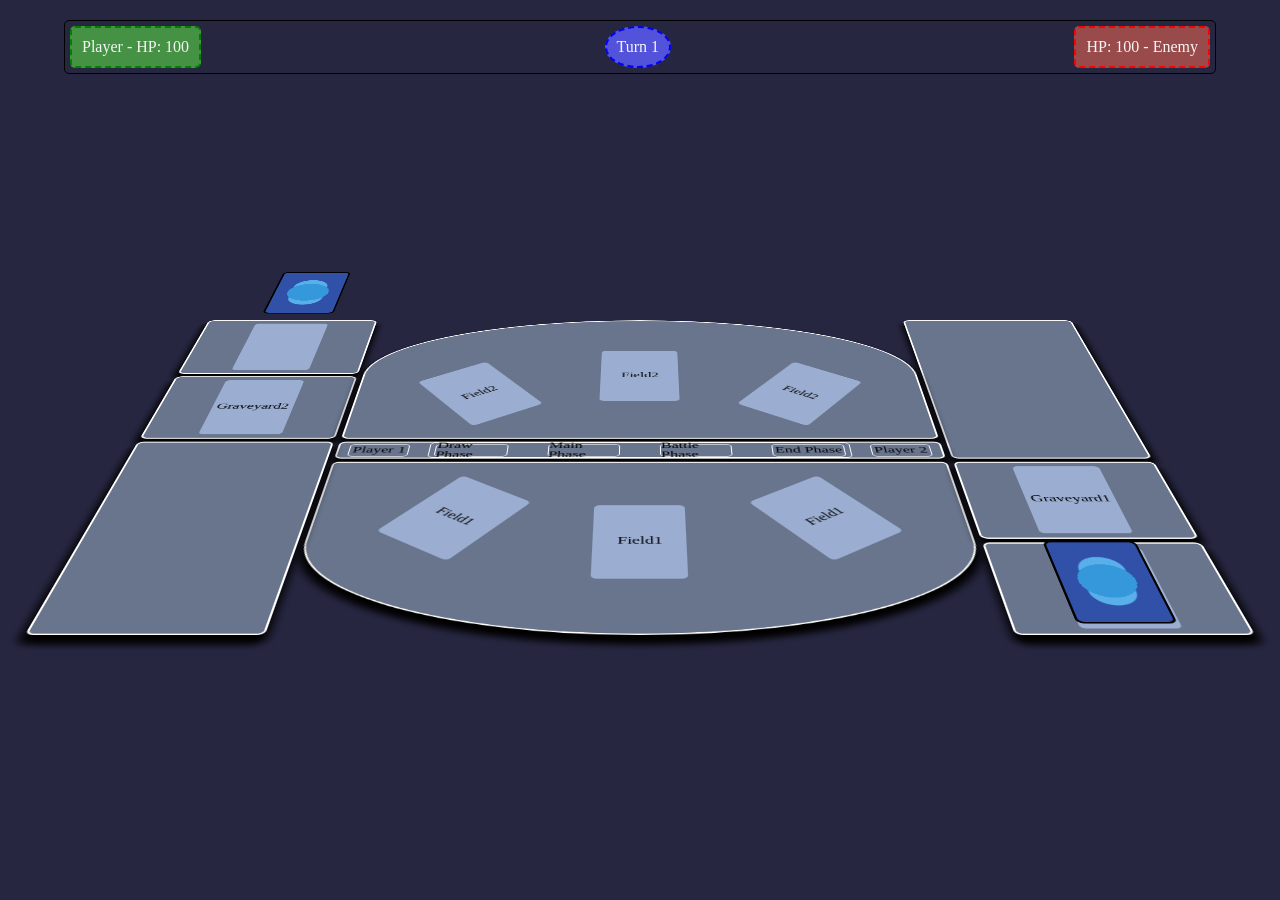
==== index.html @ 2153de92 "V.6: game_state e draw_card integrados." ====
<!DOCTYPE html>
<html lang="en">
    <head>
        <meta charset="utf-8" />
        <meta name="viewport" content="width=device-width, initial-scale=1" />
        <title>Card Board</title>
        <link rel="stylesheet" href="./styles/board.css" />
        <link rel="stylesheet" href="./styles/selection.css" />
        <link rel="stylesheet" href="./styles/animations.css" />
    </head>

    <body>
        <div class="status">
            <div class="player-status">Player - HP: 100</div>
            <div class="turn">Turn 1</div>
            <div class="enemy-status">HP: 100 - Enemy</div>
        </div>

        <div class="card-board"> 

            <div class="flat-perspective hand2">
                <!--
                <div class="hoverable card"></div>
                <div class="hoverable card"></div>
                <div class="hoverable card"></div>
                -->
                
            </div>

            <div class="flat-perspective hand1">
                <!--
                <div class="hoverable card"></div>
                <div class="hoverable card"></div>
                <div class="hoverable card"></div>
                -->
                
            </div>

            <div class="third-perspective"> 
                <div class="board-in-perspective">
                    <div class="place status2"></div>

                    <div class="place fields deck2">
                       <div class="card-place" style="pointer-events: none;">
                            <div class="hoverable card deck-stack2">
                                <div class="card-back" style="pointer-events: none;"></div>

                                <div class="card deck-stack2 flying2 hidden">
                                    <div class="card-back"></div>
                                </div>
                            </div>
                       </div>
                    </div>

                    <div class="place fields grave2">
                        <div class="hoverable card-place">Graveyard2</div>
                    </div>

                    <div class="place fields field2">
                        <div class="hoverable card-place">Field2</div>
                        <div class="hoverable card-place">Field2</div>
                        <div class="hoverable card-place">Field2</div>
                    </div>

                    <div class="place phases">
                        <div class="turn-indicator1">Player 1</div>
                        <div class="phase-indicator">
                            <div class="phase draw-phase">Draw Phase</div>
                            <div class="phase main-phase">Main Phase</div>
                            <div class="phase battle-phase">Battle Phase</div>
                            <div class="phase end-phase">End Phase</div>
                        </div>
                        <div class="turn-indicator2">Player 2</div>
                    </div>

                    <div class="place fields field1">
                        <div class="hoverable card-place">Field1</div>
                        <div class="hoverable card-place">Field1</div>
                        <div class="hoverable card-place">Field1</div>
                    </div>

                    <div class="place fields grave1">
                        <div class="hoverable card-place">Graveyard1</div>
                    </div>
                    
                    <div class="place fields deck1" style="pointer-events: none;">
                        <div class="card-place" style="pointer-events: none;">
                            <div class="hoverable card deck-stack">
                                <div class="card-back" style="pointer-events: none;"></div>

                                <!-- este bloco abaixo deve ser criado dinamicamente, no deck do jogador atual.
                                    Aqui no caso está no deck do jogador 1. Isso via JS -->
                                <div class="card deck-stack flying hidden">
                                    <div class="card-back"></div>
                                </div>
                            </div>
                        </div>
                    </div>

                    <div class="place status1"></div>
                </div>
            </div>
        </div>
        

    <script type="module" src="./scripts/main.js"></script>
    </body>
</html>
---- styles/board.css ----
* {
    margin: 0;
    padding: 0;
    box-sizing: border-box;
    pointer-events: none;
    user-select: none;
}

/* Variáveis de cores de temas vão para cá, bem como as de velocidade de animação, ângulo, etc, para melhor config*/
:root{

}

/*############################################ Setting the Board ####################################################*/
body{
    position: relative;
    background-color: rgb(38, 38, 65);

    .status{
        width: 90%;
        display: flex;
        flex-direction: row;
        justify-content:space-between;
        position: fixed;
        top: 20px;
        left: 5%;
        border: 1px solid black;
        border-radius: 5px;
        padding: 5px;
        color: whitesmoke;

        .player-status{
            border: 2px dashed green;
            background-color: rgb(69, 146, 69);
            padding: 10px;
            border-radius: 5px;
        }
        .enemy-status{
            border: 2px dashed red;
            background-color: rgb(153, 75, 75);
            padding: 10px;
            border-radius: 5px;
        }
        .turn{
            border: 2px dashed blue;
            background-color: rgb(82, 82, 219);
            border-radius: 50%;
            padding: 10px;
        }
    }
}

.third-perspective{
    margin: 0 auto;
    width: 95%;
    perspective: 1500px;  /* for the 3d perspective*/
    padding-left:100px; 
    padding-right:100px; 

    /*Absolutamente necessário, pra evitar que os eventos de ponteiro dos elementos filhos
      sejam sobrescrevidos pelos deste. Isto ocorre porque este elemento cria uma perspectiva 3D, 
      que gera confusão nos eventos de ponteiro, que são 2D. Por isso é necessário desativar isso aqui*/
    pointer-events: none; 
}

.flat-perspective{
    position: absolute;
    /*border: 1px solid red;*/
    width: 100%;
    z-index: 1;
}
.flat-perspective.hand1{
    bottom: 1%;
}
.flat-perspective.hand2{
    top: 8%;
    transform: scale(0.6);
}

.board-in-perspective{ /*.card-board*/
    display: grid;
    grid-template-columns: repeat(5, 1fr); /* define a grid of 5 equal columns */
    grid-template-rows: 1fr 1fr 1fr 30px 1fr 1fr 1fr; /* adjusts the height of the rows */
    gap: 10px;
    height: 100vh;
    padding: 0.2rem;

    transform: rotateX(60deg);
    transform-style: preserve-3d;
    
    /* define grid areas for the board*/
    grid-template-areas: 
        "hand2 hand2 hand2 hand2 hand2"
        "deck2 field2 field2 field2 status2"
        "grave2 field2 field2 field2 status2"
        "status1 phases phases phases status2"
        "status1 field1 field1 field1 grave1"
        "status1 field1 field1 field1 deck1"
        "hand1 hand1 hand1 hand1 hand1";
}


.status1 {
    grid-area: status1;
}

.status2 {
    grid-area: status2;
}

.deck1 {
    grid-area: deck1;
}

.deck2 {
    grid-area: deck2;
}

.hand1 {
    grid-area: hand1;
}

.hand2 {
    grid-area: hand2;
}   

.grave1 {
    grid-area: grave1;
}

.grave2 {
    grid-area: grave2;
}

.field1 {
    grid-area: field1;
}

.field2 {
    grid-area: field2;
}

.phases {
    grid-area: phases;
}

/*############################################ Styling the board ####################################################*/
.place {
    outline: 2px solid white;
    background-color: #68758d;
    border-radius: 5px;
    box-shadow: 0px 10px 10px 5px black;
}

.hand1, .hand2, .phases, .phase-indicator{
    display: flex;
    flex-direction: row;
    justify-content: center;
}

.phases{
    align-items: center;
    gap: 10px;
}
.phase-indicator{
    gap: 30px;
    width: 70%;
    height: 30px;
    border: 1px solid white;
    border-radius: 5px;
    justify-content: center;
    align-items: center;
}
.phase{
    width: 100px;
    height: 25px;
    border: 1px solid white;
    border-radius: 5px;
    margin: 0 5px;
    display: flex;
    justify-content: center;
    align-items: center;
}

.turn-indicator1, .turn-indicator2{
    width: 10%;
    height: 25px;
    border: 1px solid white;
    border-radius: 5px;
    margin: 5px auto;
    display: flex;
    justify-content: center;
    align-items: center;
}

.fields{
    display: flex;
    flex-direction: row;
    justify-content:space-around;
    align-items: center;
    border-radius: 5px;
    
}
.field2{
    border-top-left-radius: 50%;
    border-top-right-radius: 50%;
}
.field1{
    border-bottom-left-radius: 50%;
    border-bottom-right-radius: 50%;
}

.card-place, .card{
    width: 85px;
    height: 120px;
    border-radius: 5px;
    margin: 5px;
    display: flex;
    justify-content: center;
    align-items: center;
    pointer-events: auto; /* reativa eventos de ponteiro apenas nos campos de cards.*/

    /*border: 2px dashed white;*/
    background-color: #9baed1;
}
.deck1{
    position: relative;
}
.deck-stack, .deck-stack2{
    width: 80px;
    height: 120px;
    position: absolute;
    top: -5%;
    right: 28%;
    background-color: rgb(49, 81, 168);
    outline: 2px solid black;
}
.deck-stack2{
    top: -0.09%;
    left: 5.6%;
}
.card-back{
    width: 80px;
    height: 80px;
    /* os três círculos interconectados detrás dos cards é feito com múltiplos radial-gradient*/
    background:
        radial-gradient(circle at 50% 50%, #3498db 25px, transparent 21px),
        radial-gradient(circle at 50% 70%, #58afe9 20px, transparent 21px),
        radial-gradient(circle at 50% 30%, #58afe9 20px, transparent 21px);
    background-repeat: no-repeat;
}
.field1 > .card-place:first-of-type{
    transform: rotateZ(35deg) translateY(-50px);
}
.field1 > .card-place:last-of-type{
    transform: rotateZ(-35deg) translateY(-50px);
}
.field2 > .card-place:first-of-type{
    transform: rotateZ(-35deg) translateY(50px);
}
.field2 > .card-place:last-of-type{   
    transform: rotateZ(35deg) translateY(50px);
}

.status1, .status2{
    display: flex;
    flex-direction: column;
    justify-content: center;
    align-items: center;
    gap: 10px;
}
.player1-status, .player2-status{
    width: 90%;
    height: 20%;
    border: 1px solid #999;
    border-radius: 5px;
    display: flex;
    justify-content: center;
    align-items: center;
}
.player1-card-detail, .player2-card-detail{
    width: 90%;
    height: 70%;
    border: 1px solid #999;
    border-radius: 5px;
    display: flex;
    justify-content: center;
    align-items: center;
}
---- styles/selection.css ----
.selected{
    outline: 2px dashed yellow; 
    cursor: pointer;
}
.battleSelected{
    outline: 2px dashed red; 
    cursor: pointer;
}
.onHover{
    outline: 2px solid white;
    box-shadow: 0 0 6px 4px blue; 
    cursor: pointer;
}
---- styles/animations.css ----
.flying, .flying2 {
    z-index: 10;
    opacity: 0;
    transform: translate(0, 0);
    transition:
    transform 0.8s cubic-bezier(.3,.8,.3,1),
    opacity 0.5s ease;

    top: -4%;
    left: -6%;
}

.flying.move {
    transform: translate(-300px, 100px) rotateY(0deg);
    opacity: 1;
}

.flying2.move2 {
    transform: translate(300px, -100px) rotateY(0deg);
    opacity: 1;
}

.flying.hidden, .flying2.hidden {
    transition: none;
    opacity: 1;
    transform: translate(0, 0);
}
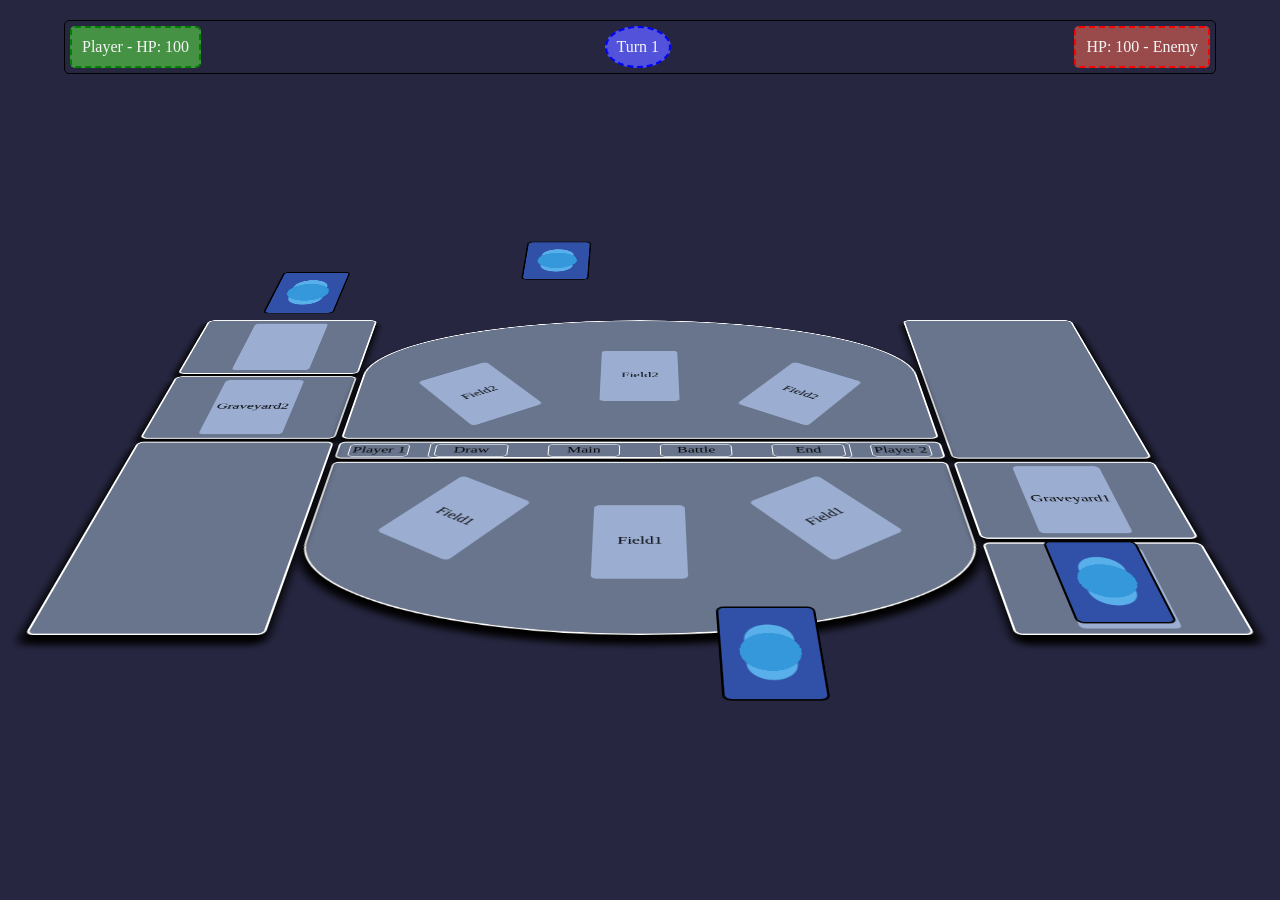
==== commit 4452a70d: "V.9: organização de pastas e arquivos. Cada arquivo deve ser uma ação ou conjunto de ações diferente" ====
--- a/index.html
+++ b/index.html
@@ -65,10 +65,10 @@
                     <div class="place phases">
                         <div class="turn-indicator1">Player 1</div>
                         <div class="phase-indicator">
-                            <div class="phase draw-phase">Draw Phase</div>
-                            <div class="phase main-phase">Main Phase</div>
-                            <div class="phase battle-phase">Battle Phase</div>
-                            <div class="phase end-phase">End Phase</div>
+                            <div class="phase draw-phase">Draw</div>
+                            <div class="phase main-phase">Main</div>
+                            <div class="phase battle-phase">Battle</div>
+                            <div class="phase end-phase">End</div>
                         </div>
                         <div class="turn-indicator2">Player 2</div>
                     </div>
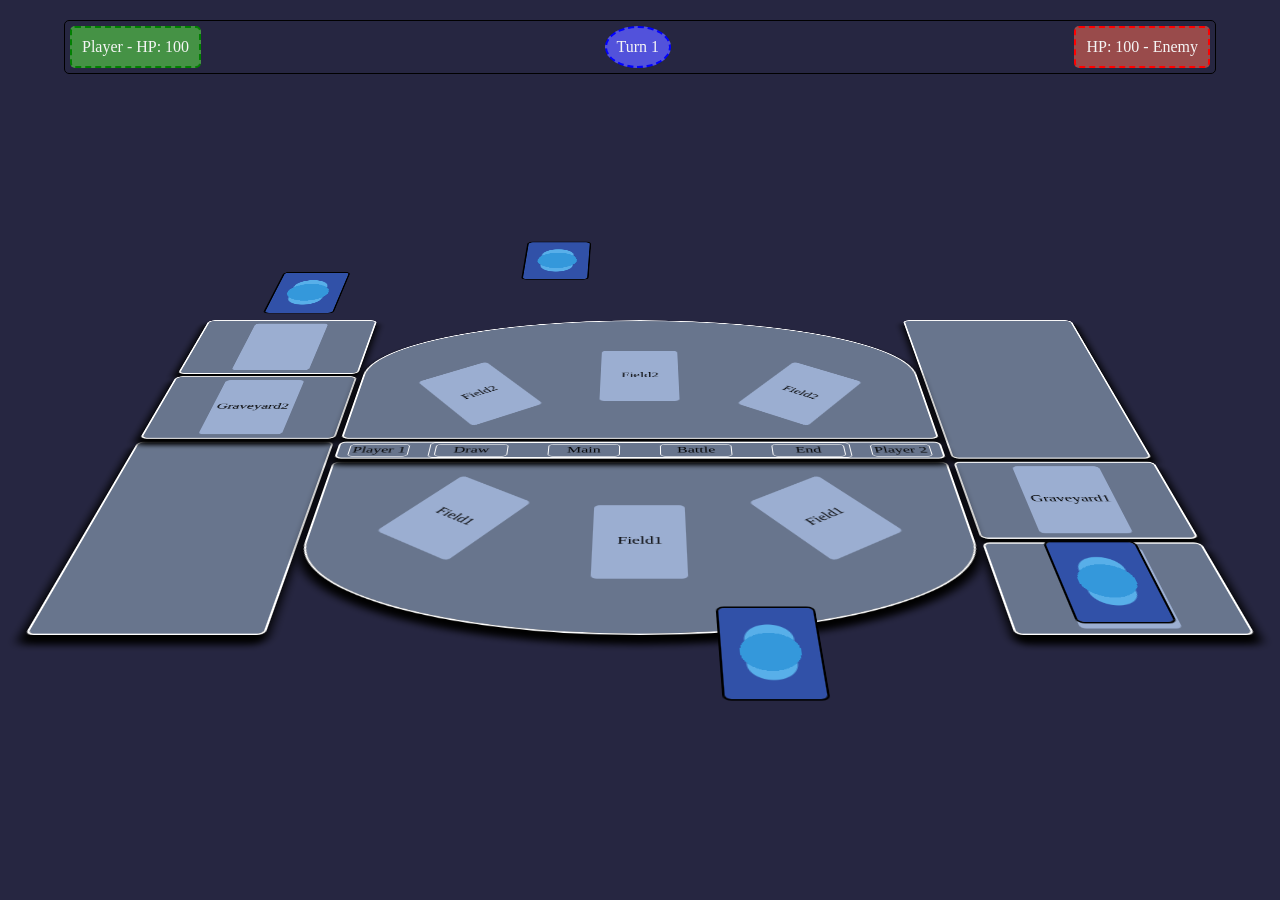
==== commit 8b1d581e: "V.10: refatoração da função de animação." ====
--- a/index.html
+++ b/index.html
@@ -3,7 +3,7 @@
     <head>
         <meta charset="utf-8" />
         <meta name="viewport" content="width=device-width, initial-scale=1" />
-        <title>Card Board</title>
+        <title>Card Game - Board</title>
         <link rel="stylesheet" href="./styles/board.css" />
         <link rel="stylesheet" href="./styles/selection.css" />
         <link rel="stylesheet" href="./styles/animations.css" />
@@ -18,42 +18,50 @@
 
         <div class="card-board"> 
 
-            <div class="flat-perspective hand2">
-                <!--
-                <div class="hoverable card"></div>
-                <div class="hoverable card"></div>
-                <div class="hoverable card"></div>
-                -->
+            <!-- 1: player; 2: enemy -->
+            <div class="flat-perspective hand1">
                 
             </div>
 
-            <div class="flat-perspective hand1">
-                <!--
-                <div class="hoverable card"></div>
-                <div class="hoverable card"></div>
-                <div class="hoverable card"></div>
-                -->
-                
+            <div class="flat-perspective hand2">
+        
             </div>
 
             <div class="third-perspective"> 
+
                 <div class="board-in-perspective">
+                    <div class="place status1"></div>
+
                     <div class="place status2"></div>
+
+                    <div class="place fields deck1" style="pointer-events: none;">
+                        <div class="card-place" style="pointer-events: none;">
+                            <div class="hoverable card deck-stack">
+                                <div class="card-back" style="pointer-events: none;"></div>
+                            </div>
+                        </div>
+                    </div>
 
                     <div class="place fields deck2">
                        <div class="card-place" style="pointer-events: none;">
                             <div class="hoverable card deck-stack2">
                                 <div class="card-back" style="pointer-events: none;"></div>
-
-                                <div class="card deck-stack2 flying2 hidden">
-                                    <div class="card-back"></div>
-                                </div>
                             </div>
                        </div>
                     </div>
 
+                    <div class="place fields grave1">
+                        <div class="hoverable card-place">Graveyard1</div>
+                    </div>
+
                     <div class="place fields grave2">
                         <div class="hoverable card-place">Graveyard2</div>
+                    </div>
+
+                    <div class="place fields field1">
+                        <div class="hoverable card-place">Field1</div>
+                        <div class="hoverable card-place">Field1</div>
+                        <div class="hoverable card-place">Field1</div>
                     </div>
 
                     <div class="place fields field2">
@@ -72,32 +80,6 @@
                         </div>
                         <div class="turn-indicator2">Player 2</div>
                     </div>
-
-                    <div class="place fields field1">
-                        <div class="hoverable card-place">Field1</div>
-                        <div class="hoverable card-place">Field1</div>
-                        <div class="hoverable card-place">Field1</div>
-                    </div>
-
-                    <div class="place fields grave1">
-                        <div class="hoverable card-place">Graveyard1</div>
-                    </div>
-                    
-                    <div class="place fields deck1" style="pointer-events: none;">
-                        <div class="card-place" style="pointer-events: none;">
-                            <div class="hoverable card deck-stack">
-                                <div class="card-back" style="pointer-events: none;"></div>
-
-                                <!-- este bloco abaixo deve ser criado dinamicamente, no deck do jogador atual.
-                                    Aqui no caso está no deck do jogador 1. Isso via JS -->
-                                <div class="card deck-stack flying hidden">
-                                    <div class="card-back"></div>
-                                </div>
-                            </div>
-                        </div>
-                    </div>
-
-                    <div class="place status1"></div>
                 </div>
             </div>
         </div>
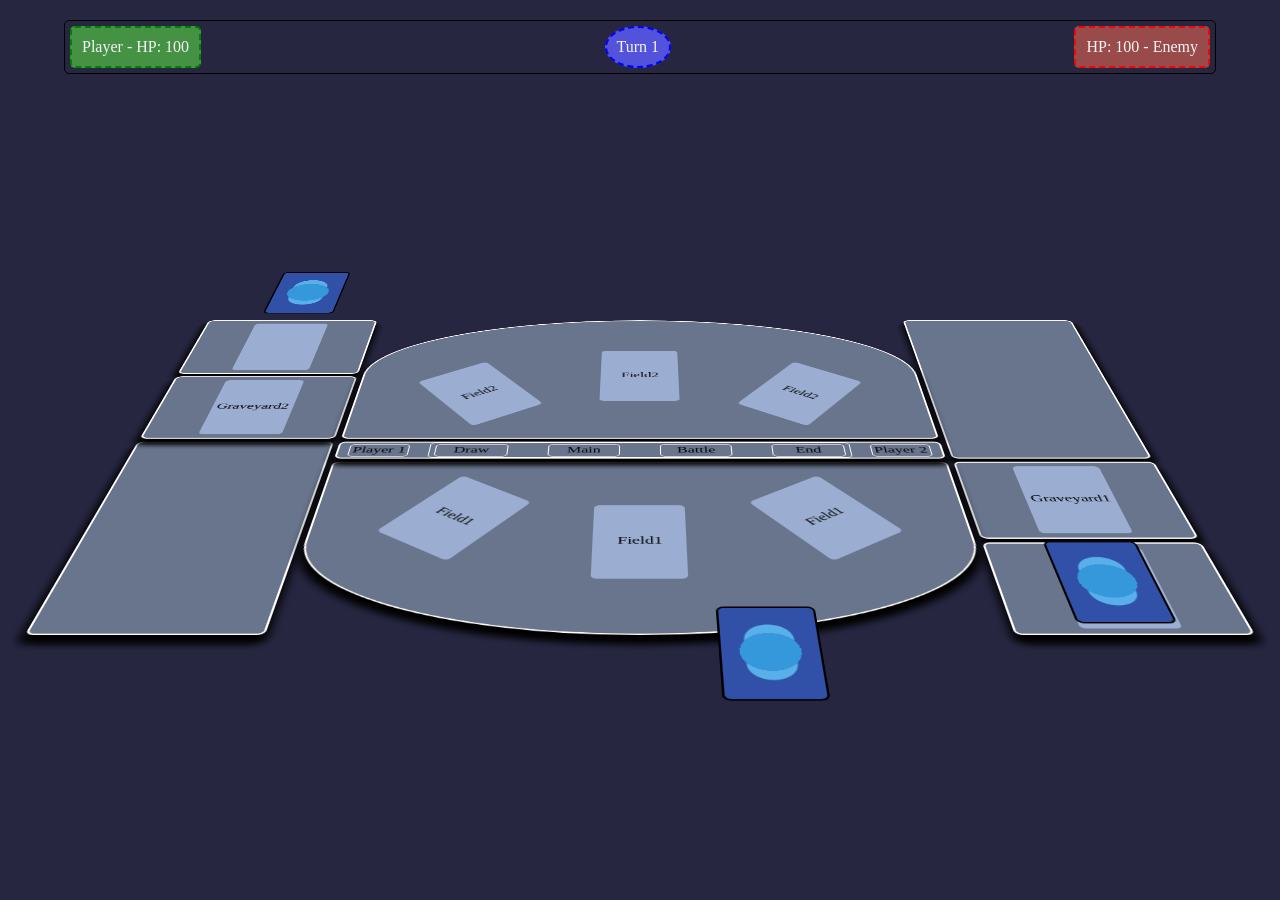
==== commit 3f60099a: "V.11: refatoração da animação de puxar e de renderizar cards na mão. Uso de promise para que a rende" ====
--- a/index.html
+++ b/index.html
@@ -10,81 +10,83 @@
     </head>
 
     <body>
-        <div class="status">
-            <div class="player-status">Player - HP: 100</div>
-            <div class="turn">Turn 1</div>
-            <div class="enemy-status">HP: 100 - Enemy</div>
-        </div>
-
-        <div class="card-board"> 
-
-            <!-- 1: player; 2: enemy -->
-            <div class="flat-perspective hand1">
-                
+        <!-- Convém que tudo isso aqui vire um tipo de componente CardBoard, e fique aqui apenas a div com classe 'root'. Além disso, convém que todas as propriedades sejam definidas por um objeto com um set de propriedades.
+         De modo que só precise alterar o objeto, e não cada elemento individualmente. -->
+        <div class="root">
+            <div class="status">
+                <div class="player-status">Player - HP: 100</div>
+                <div class="turn">Turn 1</div>
+                <div class="enemy-status">HP: 100 - Enemy</div>
             </div>
 
-            <div class="flat-perspective hand2">
-        
-            </div>
+            <div class="card-board"> 
 
-            <div class="third-perspective"> 
+                <!-- 1: player; 2: enemy -->
+                <div class="flat-perspective hand1">
+                    
+                </div>
 
-                <div class="board-in-perspective">
-                    <div class="place status1"></div>
+                <div class="flat-perspective hand2">
+            
+                </div>
 
-                    <div class="place status2"></div>
+                <div class="third-perspective"> 
 
-                    <div class="place fields deck1" style="pointer-events: none;">
-                        <div class="card-place" style="pointer-events: none;">
-                            <div class="hoverable card deck-stack">
-                                <div class="card-back" style="pointer-events: none;"></div>
+                    <div class="board-in-perspective">
+                        <div class="place status1"></div>
+
+                        <div class="place status2"></div>
+
+                        <div class="place fields deck1" >
+                            <div class="card-place" style="pointer-events: none;">
+                                <div class="card deck-stack" data-hoverable="true">
+                                    <div class="card-back"></div>
+                                </div>
                             </div>
                         </div>
-                    </div>
 
-                    <div class="place fields deck2">
-                       <div class="card-place" style="pointer-events: none;">
-                            <div class="hoverable card deck-stack2">
-                                <div class="card-back" style="pointer-events: none;"></div>
+                        <div class="place fields deck2">
+                        <div class="card-place" style="pointer-events: none;">
+                                <div class="card deck-stack2" data-hoverable="true">
+                                    <div class="card-back" style="pointer-events: none;"></div>
+                                </div>
+                        </div>
+                        </div>
+
+                        <div class="place fields grave1">
+                            <div class="card-place" data-hoverable="true">Graveyard1</div>
+                        </div>
+
+                        <div class="place fields grave2">
+                            <div class="card-place" data-hoverable="true">Graveyard2</div>
+                        </div>
+
+                        <div class="place fields field1">
+                            <div class="card-place" data-hoverable="true">Field1</div>
+                            <div class="card-place" data-hoverable="true">Field1</div>
+                            <div class="card-place" data-hoverable="true">Field1</div>
+                        </div>
+
+                        <div class="place fields field2">
+                            <div class="card-place" data-hoverable="true">Field2</div>
+                            <div class="card-place" data-hoverable="true">Field2</div>
+                            <div class="card-place" data-hoverable="true">Field2</div>
+                        </div>
+
+                        <div class="place phases">
+                            <div class="turn-indicator1">Player 1</div>
+                            <div class="phase-indicator">
+                                <div class="phase draw-phase">Draw</div>
+                                <div class="phase main-phase">Main</div>
+                                <div class="phase battle-phase">Battle</div>
+                                <div class="phase end-phase">End</div>
                             </div>
-                       </div>
-                    </div>
-
-                    <div class="place fields grave1">
-                        <div class="hoverable card-place">Graveyard1</div>
-                    </div>
-
-                    <div class="place fields grave2">
-                        <div class="hoverable card-place">Graveyard2</div>
-                    </div>
-
-                    <div class="place fields field1">
-                        <div class="hoverable card-place">Field1</div>
-                        <div class="hoverable card-place">Field1</div>
-                        <div class="hoverable card-place">Field1</div>
-                    </div>
-
-                    <div class="place fields field2">
-                        <div class="hoverable card-place">Field2</div>
-                        <div class="hoverable card-place">Field2</div>
-                        <div class="hoverable card-place">Field2</div>
-                    </div>
-
-                    <div class="place phases">
-                        <div class="turn-indicator1">Player 1</div>
-                        <div class="phase-indicator">
-                            <div class="phase draw-phase">Draw</div>
-                            <div class="phase main-phase">Main</div>
-                            <div class="phase battle-phase">Battle</div>
-                            <div class="phase end-phase">End</div>
+                            <div class="turn-indicator2">Player 2</div>
                         </div>
-                        <div class="turn-indicator2">Player 2</div>
                     </div>
                 </div>
             </div>
-        </div>
-        
-
+        </div> 
     <script type="module" src="./scripts/main.js"></script>
     </body>
 </html>
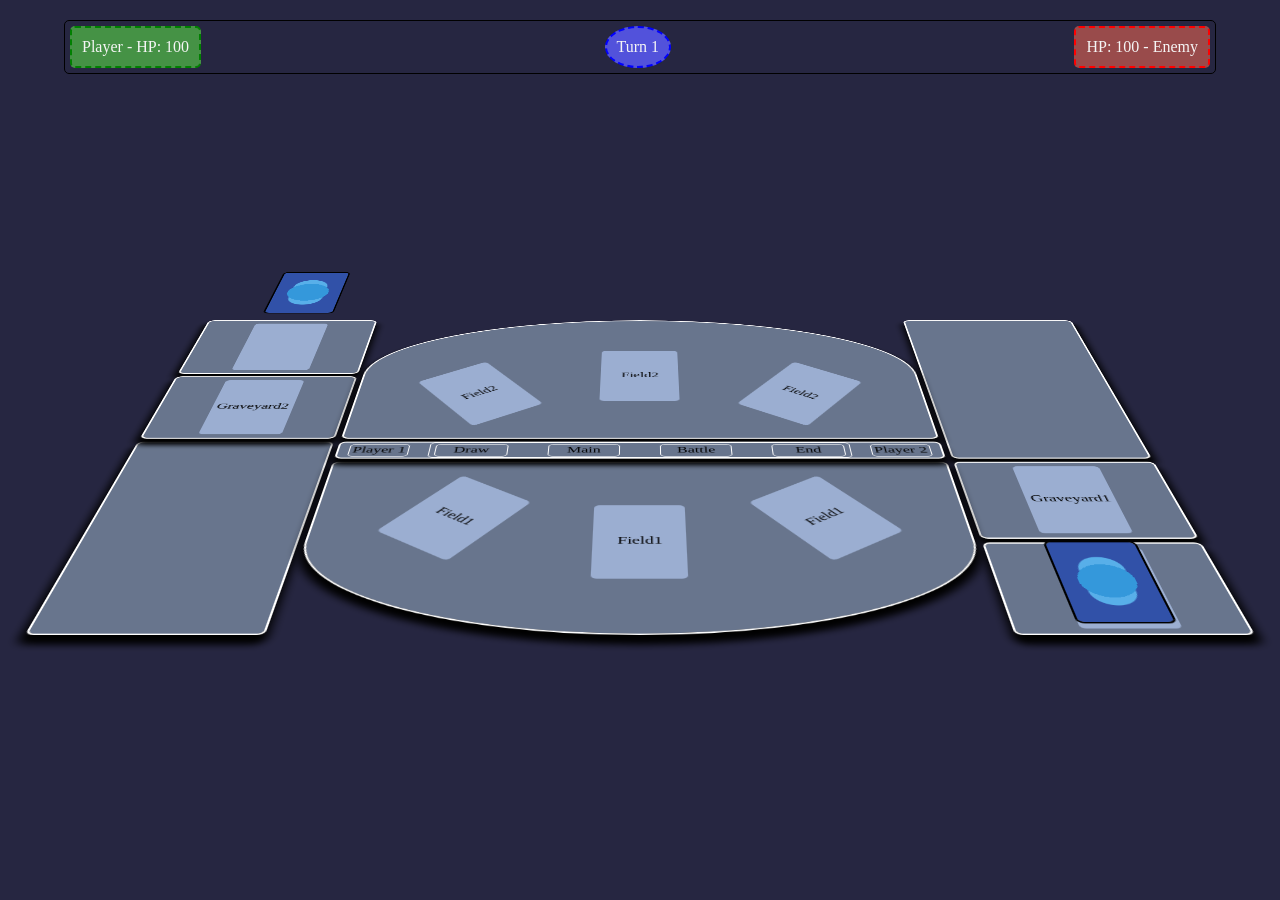
==== commit 39f74f11: "V.12: tabuleiro de cartas transformado em "componente", inspirado em React." ====
--- a/index.html
+++ b/index.html
@@ -10,83 +10,8 @@
     </head>
 
     <body>
-        <!-- Convém que tudo isso aqui vire um tipo de componente CardBoard, e fique aqui apenas a div com classe 'root'. Além disso, convém que todas as propriedades sejam definidas por um objeto com um set de propriedades.
-         De modo que só precise alterar o objeto, e não cada elemento individualmente. -->
-        <div class="root">
-            <div class="status">
-                <div class="player-status">Player - HP: 100</div>
-                <div class="turn">Turn 1</div>
-                <div class="enemy-status">HP: 100 - Enemy</div>
-            </div>
-
-            <div class="card-board"> 
-
-                <!-- 1: player; 2: enemy -->
-                <div class="flat-perspective hand1">
-                    
-                </div>
-
-                <div class="flat-perspective hand2">
-            
-                </div>
-
-                <div class="third-perspective"> 
-
-                    <div class="board-in-perspective">
-                        <div class="place status1"></div>
-
-                        <div class="place status2"></div>
-
-                        <div class="place fields deck1" >
-                            <div class="card-place" style="pointer-events: none;">
-                                <div class="card deck-stack" data-hoverable="true">
-                                    <div class="card-back"></div>
-                                </div>
-                            </div>
-                        </div>
-
-                        <div class="place fields deck2">
-                        <div class="card-place" style="pointer-events: none;">
-                                <div class="card deck-stack2" data-hoverable="true">
-                                    <div class="card-back" style="pointer-events: none;"></div>
-                                </div>
-                        </div>
-                        </div>
-
-                        <div class="place fields grave1">
-                            <div class="card-place" data-hoverable="true">Graveyard1</div>
-                        </div>
-
-                        <div class="place fields grave2">
-                            <div class="card-place" data-hoverable="true">Graveyard2</div>
-                        </div>
-
-                        <div class="place fields field1">
-                            <div class="card-place" data-hoverable="true">Field1</div>
-                            <div class="card-place" data-hoverable="true">Field1</div>
-                            <div class="card-place" data-hoverable="true">Field1</div>
-                        </div>
-
-                        <div class="place fields field2">
-                            <div class="card-place" data-hoverable="true">Field2</div>
-                            <div class="card-place" data-hoverable="true">Field2</div>
-                            <div class="card-place" data-hoverable="true">Field2</div>
-                        </div>
-
-                        <div class="place phases">
-                            <div class="turn-indicator1">Player 1</div>
-                            <div class="phase-indicator">
-                                <div class="phase draw-phase">Draw</div>
-                                <div class="phase main-phase">Main</div>
-                                <div class="phase battle-phase">Battle</div>
-                                <div class="phase end-phase">End</div>
-                            </div>
-                            <div class="turn-indicator2">Player 2</div>
-                        </div>
-                    </div>
-                </div>
-            </div>
-        </div> 
-    <script type="module" src="./scripts/main.js"></script>
+        <div class="root"></div> 
+        <script type="module" src="./scripts/Game.js"></script>
+        <script type="module" src="./scripts/Main.js"></script>
     </body>
 </html>
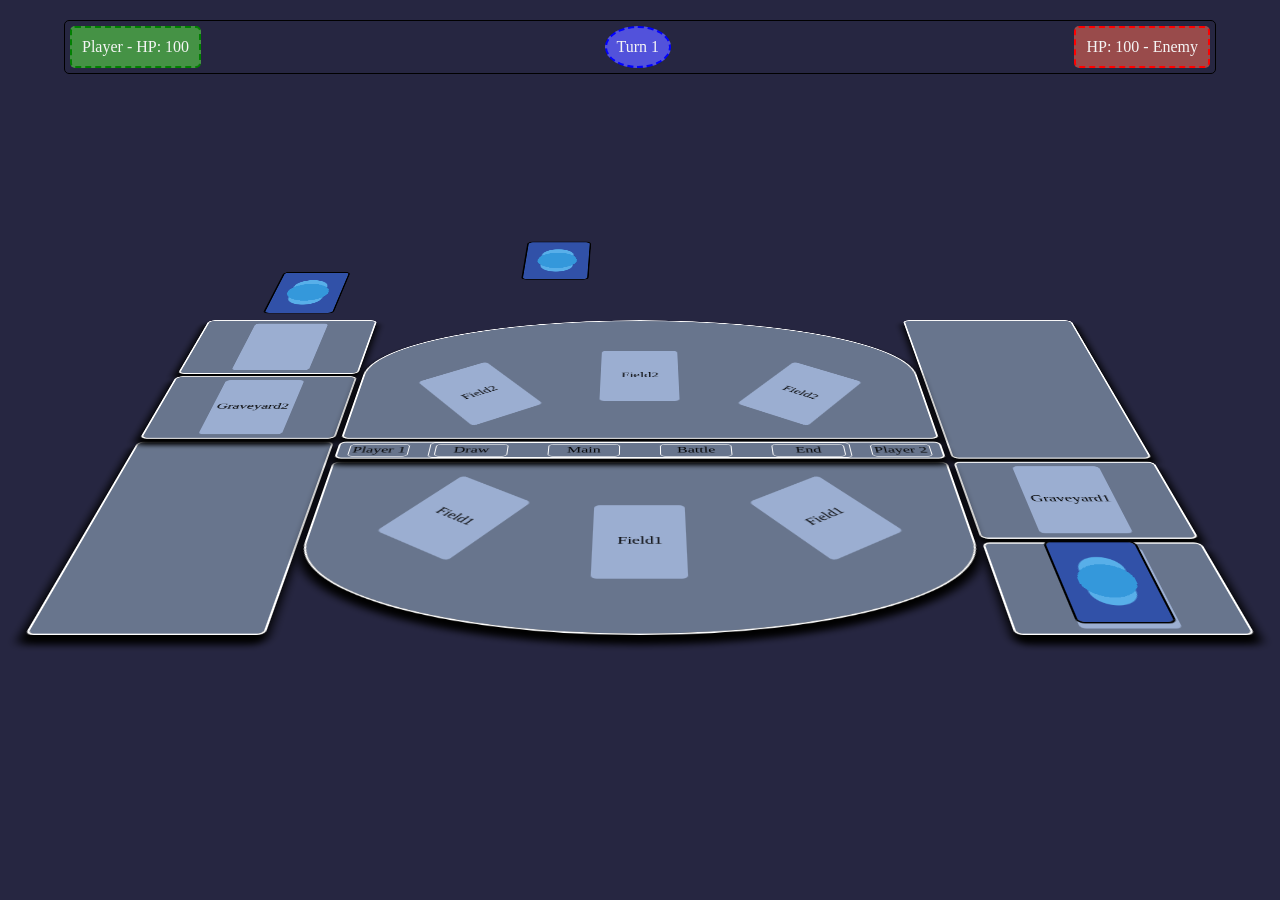
==== commit d3075a10: "V.22.9: algumas refatorações iniciais no código." ====
--- a/index.html
+++ b/index.html
@@ -1,17 +1,18 @@
-<!DOCTYPE html>
-<html lang="en">
-    <head>
-        <meta charset="utf-8" />
-        <meta name="viewport" content="width=device-width, initial-scale=1" />
-        <title>Card Game - Board</title>
-        <link rel="stylesheet" href="./styles/board.css" />
-        <link rel="stylesheet" href="./styles/selection.css" />
-        <link rel="stylesheet" href="./styles/animations.css" />
-    </head>
-
-    <body>
-        <div class="root"></div> 
-        <script type="module" src="./scripts/Game.js"></script>
-        <script type="module" src="./scripts/Main.js"></script>
-    </body>
+<!DOCTYPE html>
+<html lang="en">
+    <head>
+        <meta charset="utf-8" />
+        <meta name="viewport" content="width=device-width, initial-scale=1" />
+        <title>Card Game - Board</title>
+        <link rel="stylesheet" href="./styles/board.css" />
+        <link rel="stylesheet" href="./styles/selection.css" />
+        <link rel="stylesheet" href="./styles/animations.css" />
+    </head>
+
+    <body>
+        <div class="root"></div> 
+        <!-- Game terá prioridade de execução, ou seja, primeiramente o jogo é renderizado, e só então Main é chamada-->
+        <script type="module" src="./scripts/Game.js"></script>
+        <script type="module" src="./scripts/Main.js"></script>
+    </body>
 </html>
--- a/styles/board.css
+++ b/styles/board.css
@@ -1,290 +1,299 @@
-* {
-    margin: 0;
-    padding: 0;
-    box-sizing: border-box;
-    pointer-events: none;
-    user-select: none;
-}
-
-/* Variáveis de cores de temas vão para cá, bem como as de velocidade de animação, ângulo, etc, para melhor config*/
-:root{
-
-}
-
-/*############################################ Setting the Board ####################################################*/
-body{
-    position: relative;
-    background-color: rgb(38, 38, 65);
-
-    .status{
-        width: 90%;
-        display: flex;
-        flex-direction: row;
-        justify-content:space-between;
-        position: fixed;
-        top: 20px;
-        left: 5%;
-        border: 1px solid black;
-        border-radius: 5px;
-        padding: 5px;
-        color: whitesmoke;
-
-        .player-status{
-            border: 2px dashed green;
-            background-color: rgb(69, 146, 69);
-            padding: 10px;
-            border-radius: 5px;
-        }
-        .enemy-status{
-            border: 2px dashed red;
-            background-color: rgb(153, 75, 75);
-            padding: 10px;
-            border-radius: 5px;
-        }
-        .turn{
-            border: 2px dashed blue;
-            background-color: rgb(82, 82, 219);
-            border-radius: 50%;
-            padding: 10px;
-        }
-    }
-}
-
-.third-perspective{
-    margin: 0 auto;
-    width: 95%;
-    perspective: 1500px;  /* for the 3d perspective*/
-    padding-left:100px; 
-    padding-right:100px; 
-
-    /*Absolutamente necessário, pra evitar que os eventos de ponteiro dos elementos filhos
-      sejam sobrescrevidos pelos deste. Isto ocorre porque este elemento cria uma perspectiva 3D, 
-      que gera confusão nos eventos de ponteiro, que são 2D. Por isso é necessário desativar isso aqui*/
-    pointer-events: none; 
-}
-
-.flat-perspective{
-    position: absolute;
-    /*border: 1px solid red;*/
-    width: 100%;
-    z-index: 1;
-}
-.flat-perspective.hand1{
-    bottom: 1%;
-}
-.flat-perspective.hand2{
-    top: 8%;
-    transform: scale(0.6);
-}
-
-.board-in-perspective{ /*.card-board*/
-    display: grid;
-    grid-template-columns: repeat(5, 1fr); /* define a grid of 5 equal columns */
-    grid-template-rows: 1fr 1fr 1fr 30px 1fr 1fr 1fr; /* adjusts the height of the rows */
-    gap: 10px;
-    height: 100vh;
-    padding: 0.2rem;
-
-    transform: rotateX(60deg);
-    transform-style: preserve-3d;
-    
-    /* define grid areas for the board*/
-    grid-template-areas: 
-        "hand2 hand2 hand2 hand2 hand2"
-        "deck2 field2 field2 field2 status2"
-        "grave2 field2 field2 field2 status2"
-        "status1 phases phases phases status2"
-        "status1 field1 field1 field1 grave1"
-        "status1 field1 field1 field1 deck1"
-        "hand1 hand1 hand1 hand1 hand1";
-}
-
-
-.status1 {
-    grid-area: status1;
-}
-
-.status2 {
-    grid-area: status2;
-}
-
-.deck1 {
-    grid-area: deck1;
-}
-
-.deck2 {
-    grid-area: deck2;
-}
-
-.hand1 {
-    grid-area: hand1;
-}
-
-.hand2 {
-    grid-area: hand2;
-}   
-
-.grave1 {
-    grid-area: grave1;
-}
-
-.grave2 {
-    grid-area: grave2;
-}
-
-.field1 {
-    grid-area: field1;
-}
-
-.field2 {
-    grid-area: field2;
-}
-
-.phases {
-    grid-area: phases;
-}
-
-/*############################################ Styling the board ####################################################*/
-.place {
-    outline: 2px solid white;
-    background-color: #68758d;
-    border-radius: 5px;
-    box-shadow: 0px 10px 10px 5px black;
-}
-
-.hand1, .hand2, .phases, .phase-indicator{
-    display: flex;
-    flex-direction: row;
-    justify-content: center;
-}
-
-.phases{
-    align-items: center;
-    gap: 10px;
-}
-.phase-indicator{
-    gap: 30px;
-    width: 70%;
-    height: 30px;
-    border: 1px solid white;
-    border-radius: 5px;
-    justify-content: center;
-    align-items: center;
-}
-.phase{
-    width: 100px;
-    height: 25px;
-    border: 1px solid white;
-    border-radius: 5px;
-    margin: 0 5px;
-    display: flex;
-    justify-content: center;
-    align-items: center;
-}
-
-.turn-indicator1, .turn-indicator2{
-    width: 10%;
-    height: 25px;
-    border: 1px solid white;
-    border-radius: 5px;
-    margin: 5px auto;
-    display: flex;
-    justify-content: center;
-    align-items: center;
-}
-
-.fields{
-    display: flex;
-    flex-direction: row;
-    justify-content:space-around;
-    align-items: center;
-    border-radius: 5px;
-    
-}
-.field2{
-    border-top-left-radius: 50%;
-    border-top-right-radius: 50%;
-}
-.field1{
-    border-bottom-left-radius: 50%;
-    border-bottom-right-radius: 50%;
-}
-
-.card-place, .card{
-    width: 85px;
-    height: 120px;
-    border-radius: 5px;
-    margin: 5px;
-    display: flex;
-    justify-content: center;
-    align-items: center;
-    pointer-events: auto; /* reativa eventos de ponteiro apenas nos campos de cards.*/
-
-    /*border: 2px dashed white;*/
-    background-color: #9baed1;
-}
-.deck1{
-    position: relative;
-}
-.deck-stack, .deck-stack2{
-    width: 80px;
-    height: 120px;
-    position: absolute;
-    top: -5%;
-    right: 28%;
-    background-color: rgb(49, 81, 168);
-    outline: 2px solid black;
-}
-.deck-stack2{
-    top: -0.09%;
-    left: 5.6%;
-}
-.card-back{
-    width: 80px;
-    height: 80px;
-    /* os três círculos interconectados detrás dos cards é feito com múltiplos radial-gradient*/
-    background:
-        radial-gradient(circle at 50% 50%, #3498db 25px, transparent 21px),
-        radial-gradient(circle at 50% 70%, #58afe9 20px, transparent 21px),
-        radial-gradient(circle at 50% 30%, #58afe9 20px, transparent 21px);
-    background-repeat: no-repeat;
-}
-.field1 > .card-place:first-of-type{
-    transform: rotateZ(35deg) translateY(-50px);
-}
-.field1 > .card-place:last-of-type{
-    transform: rotateZ(-35deg) translateY(-50px);
-}
-.field2 > .card-place:first-of-type{
-    transform: rotateZ(-35deg) translateY(50px);
-}
-.field2 > .card-place:last-of-type{   
-    transform: rotateZ(35deg) translateY(50px);
-}
-
-.status1, .status2{
-    display: flex;
-    flex-direction: column;
-    justify-content: center;
-    align-items: center;
-    gap: 10px;
-}
-.player1-status, .player2-status{
-    width: 90%;
-    height: 20%;
-    border: 1px solid #999;
-    border-radius: 5px;
-    display: flex;
-    justify-content: center;
-    align-items: center;
-}
-.player1-card-detail, .player2-card-detail{
-    width: 90%;
-    height: 70%;
-    border: 1px solid #999;
-    border-radius: 5px;
-    display: flex;
-    justify-content: center;
-    align-items: center;
-}
-
+* {
+    margin: 0;
+    padding: 0;
+    box-sizing: border-box;
+    pointer-events: none;
+    user-select: none;
+}
+
+/* Variáveis de cores de temas vão para cá, bem como as de velocidade de animação, ângulo, etc, para melhor config*/
+:root{
+
+}
+
+/*############################################ Setting the Board ####################################################*/
+body{
+    position: relative;
+    background-color: rgb(38, 38, 65);
+
+    .status{
+        width: 90%;
+        display: flex;
+        flex-direction: row;
+        justify-content:space-between;
+        position: fixed;
+        top: 20px;
+        left: 5%;
+        border: 1px solid black;
+        border-radius: 5px;
+        padding: 5px;
+        color: whitesmoke;
+
+        .player-status{
+            border: 2px dashed green;
+            background-color: rgb(69, 146, 69);
+            padding: 10px;
+            border-radius: 5px;
+        }
+        .enemy-status{
+            border: 2px dashed red;
+            background-color: rgb(153, 75, 75);
+            padding: 10px;
+            border-radius: 5px;
+        }
+        .turn{
+            border: 2px dashed blue;
+            background-color: rgb(82, 82, 219);
+            border-radius: 50%;
+            padding: 10px;
+        }
+    }
+}
+
+.third-perspective{
+    margin: 0 auto;
+    width: 95%;
+    perspective: 1500px;  /* for the 3d perspective*/
+    padding-left:100px; 
+    padding-right:100px; 
+
+    /*Absolutamente necessário, pra evitar que os eventos de ponteiro dos elementos filhos
+      sejam sobrescrevidos pelos deste. Isto ocorre porque este elemento cria uma perspectiva 3D, 
+      que gera confusão nos eventos de ponteiro, que são 2D. Por isso é necessário desativar isso aqui*/
+    pointer-events: none; 
+}
+
+.flat-perspective{
+    position: absolute;
+    width: 100%;
+    z-index: 1;
+}
+.flat-perspective.hand1{
+    bottom: 1%;
+}
+.flat-perspective.hand2{
+    top: 8%;
+    transform: scale(0.6);
+}
+
+.board-in-perspective{ /*.card-board*/
+    display: grid;
+    grid-template-columns: repeat(5, 1fr); /* define a grid of 5 equal columns */
+    grid-template-rows: 1fr 1fr 1fr 30px 1fr 1fr 1fr; /* adjusts the height of the rows */
+    gap: 10px;
+    height: 100vh;
+    padding: 0.2rem;
+
+    transform: rotateX(60deg);
+    transform-style: preserve-3d;
+    
+    /* define grid areas for the board*/
+    grid-template-areas: 
+        "hand2 hand2 hand2 hand2 hand2"
+        "deck2 field2 field2 field2 status2"
+        "grave2 field2 field2 field2 status2"
+        "status1 phases phases phases status2"
+        "status1 field1 field1 field1 grave1"
+        "status1 field1 field1 field1 deck1"
+        "hand1 hand1 hand1 hand1 hand1";
+}
+
+
+.status1 {
+    grid-area: status1;
+}
+
+.status2 {
+    grid-area: status2;
+}
+
+.deck1 {
+    grid-area: deck1;
+}
+
+.deck2 {
+    grid-area: deck2;
+}
+
+.hand1 {
+    grid-area: hand1;
+}
+
+.hand2 {
+    grid-area: hand2;
+}   
+
+.grave1 {
+    grid-area: grave1;
+}
+
+.grave2 {
+    grid-area: grave2;
+}
+
+.field1 {
+    grid-area: field1;
+}
+
+.field2 {
+    grid-area: field2;
+}
+
+.phases {
+    grid-area: phases;
+}
+
+/*############################################ Styling the board ####################################################*/
+.grid { /* each place or block of the grid */
+    outline: 2px solid white;
+    background-color: #68758d;
+    border-radius: 5px;
+    box-shadow: 0px 10px 10px 5px black;
+
+    display: flex;
+    flex-direction: row;
+    justify-content:space-around;
+    align-items: center;
+    border-radius: 5px;
+}
+
+.hand1, .hand2, .phases, .phase-indicator{
+    display: flex;
+    flex-direction: row;
+    justify-content: center;
+}
+
+.phases{
+    align-items: center;
+    gap: 10px;
+}
+.phase-indicator{
+    gap: 30px;
+    width: 70%;
+    height: 30px;
+    border: 1px solid white;
+    border-radius: 5px;
+    justify-content: center;
+    align-items: center;
+}
+.phase{
+    width: 100px;
+    height: 25px;
+    border: 1px solid white;
+    border-radius: 5px;
+    margin: 0 5px;
+    display: flex;
+    justify-content: center;
+    align-items: center;
+}
+
+.turn-indicator1, .turn-indicator2{
+    width: 10%;
+    height: 25px;
+    border: 1px solid white;
+    border-radius: 5px;
+    margin: 5px auto;
+    display: flex;
+    justify-content: center;
+    align-items: center;
+}
+
+.field2{
+    border-top-left-radius: 50%;
+    border-top-right-radius: 50%;
+}
+.field1{
+    border-bottom-left-radius: 50%;
+    border-bottom-right-radius: 50%;
+}
+
+.card-slot, .card{
+    width: 85px;
+    height: 120px;
+    border-radius: 5px;
+    margin: 5px;
+    display: flex;
+    justify-content: center;
+    align-items: center;
+    pointer-events: auto; /* reativa eventos de ponteiro apenas nos campos de cards.*/
+
+    /*border: 2px dashed white;*/
+    background-color: #9baed1;
+}
+
+.no-pointer{
+    pointer-events: none;
+}
+.deck1{
+    position: relative;
+}
+.deck-stack, .deck-stack2{
+    width: 80px;
+    height: 120px;
+    position: absolute;
+    top: -5%;
+    right: 28%;
+    background-color: rgb(49, 81, 168);
+    outline: 2px solid black;
+}
+.deck-stack2{
+    top: -0.09%;
+    left: 5.6%;
+}
+.card-back{
+    width: 80px;
+    height: 80px;
+    /* os três círculos interconectados detrás dos cards é feito com múltiplos radial-gradient*/
+    background:
+        radial-gradient(circle at 50% 50%, #3498db 25px, transparent 21px),
+        radial-gradient(circle at 50% 70%, #58afe9 20px, transparent 21px),
+        radial-gradient(circle at 50% 30%, #58afe9 20px, transparent 21px);
+    background-repeat: no-repeat;
+}
+.field1 > .card-slot:first-of-type{
+    transform: rotateZ(35deg) translateY(-50px);
+}
+.field1 > .card-slot:last-of-type{
+    transform: rotateZ(-35deg) translateY(-50px);
+}
+.field2 > .card-slot:first-of-type{
+    transform: rotateZ(-35deg) translateY(50px);
+}
+.field2 > .card-slot:last-of-type{   
+    transform: rotateZ(35deg) translateY(50px);
+}
+
+.status1, .status2{
+    display: flex;
+    flex-direction: column;
+    justify-content: center;
+    align-items: center;
+    gap: 10px;
+}
+.player1-status, .player2-status{
+    width: 90%;
+    height: 20%;
+    border: 1px solid #999;
+    border-radius: 5px;
+    display: flex;
+    justify-content: center;
+    align-items: center;
+}
+.player1-card-detail, .player2-card-detail{
+    width: 90%;
+    height: 70%;
+    border: 1px solid #999;
+    border-radius: 5px;
+    display: flex;
+    justify-content: center;
+    align-items: center;
+}
+
+.promptBox{
+    display: flex;
+    flex-direction: column;
+    background-color: gray;
+    border-radius: 5px;
+    padding: 5px;
+    position: absolute;
+}
--- a/styles/selection.css
+++ b/styles/selection.css
@@ -1,13 +1,13 @@
-.selected{
-    outline: 2px dashed yellow; 
-    cursor: pointer;
-}
-.battleSelected{
-    outline: 2px dashed red; 
-    cursor: pointer;
-}
-.onHover{
-    outline: 2px solid white;
-    box-shadow: 0 0 6px 4px blue; 
-    cursor: pointer;
+.selected{
+    outline: 2px dashed yellow; 
+    cursor: pointer;
+}
+.battleSelected{
+    outline: 2px dashed red; 
+    cursor: pointer;
+}
+.onHover{
+    outline: 2px solid white;
+    box-shadow: 0 0 6px 4px blue; 
+    cursor: pointer;
 }
--- a/styles/animations.css
+++ b/styles/animations.css
@@ -1,27 +1,33 @@
-.flying, .flying2 {
-    z-index: 10;
-    opacity: 0;
-    transform: translate(0, 0);
-    transition:
-    transform 0.8s cubic-bezier(.3,.8,.3,1),
-    opacity 0.5s ease;
-
-    top: -4%;
-    left: -6%;
-}
-
-.flying.move {
-    transform: translate(-300px, 100px) rotateY(0deg);
-    opacity: 1;
-}
-
-.flying2.move2 {
-    transform: translate(300px, -100px) rotateY(0deg);
-    opacity: 1;
-}
-
-.flying.hidden, .flying2.hidden {
-    transition: none;
-    opacity: 1;
-    transform: translate(0, 0);
-}+
+/* Animação de card sendo puxado: */
+.flying, .flying2 {
+    z-index: 10;
+    opacity: 0;
+    transform: translate(0, 0);
+    transition:
+    transform 0.8s cubic-bezier(.3,.8,.3,1),
+    opacity 0.5s ease;
+
+    top: -4%;
+    left: -6%;
+}
+
+.flying.move {
+    transform: translate(-300px, 100px) rotateY(0deg);
+    opacity: 1;
+}
+
+.flying2.move2 {
+    transform: translate(300px, -100px) rotateY(0deg);
+    opacity: 1;
+}
+
+.flying.hidden, .flying2.hidden {
+    transition: none;
+    opacity: 1;
+    transform: translate(0, 0);
+}
+
+/* Animação de card lançado para o campo: */
+
+/* TODO... */
